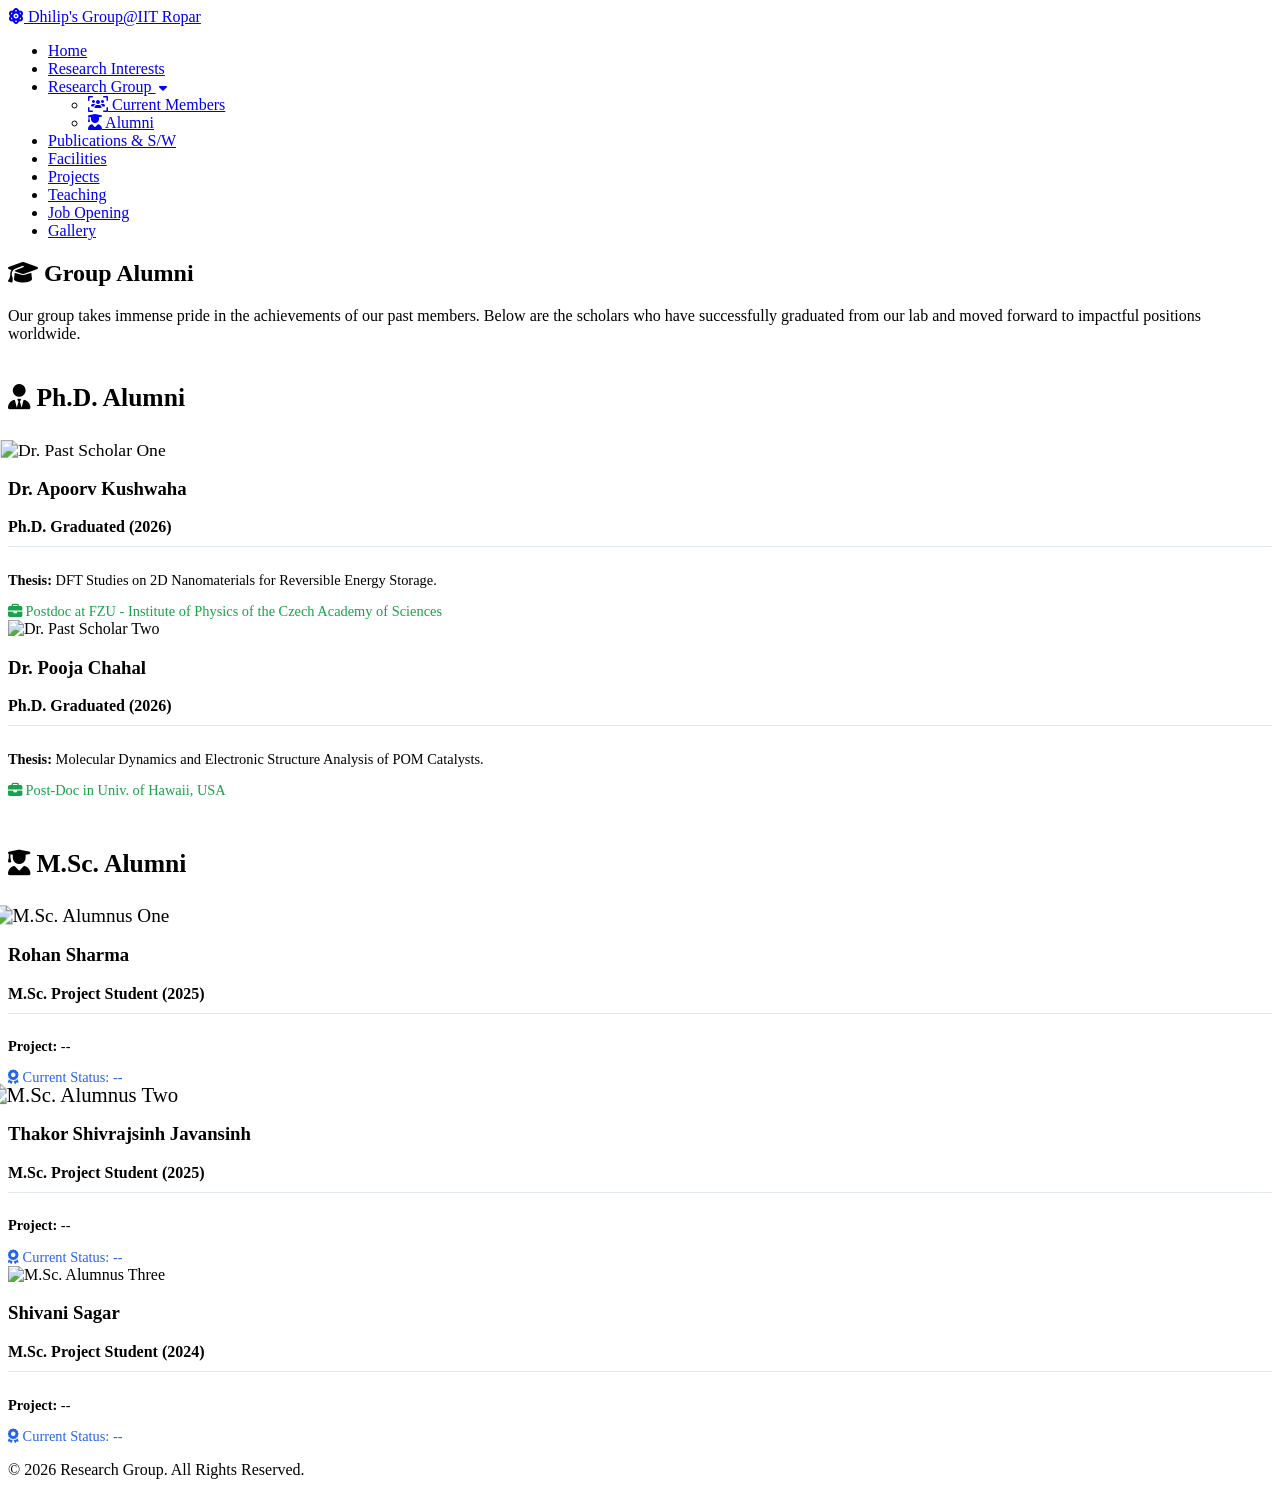
==== alumni.html @ a0b8f086 "Add files via upload" ====
<!DOCTYPE html>
<html lang="en">
  <head>
    <meta charset="UTF-8" />
    <title>Alumni - Research Group</title>
    <link rel="stylesheet" href="style.css" />
    <link
      rel="stylesheet"
      href="https://cdnjs.cloudflare.com/ajax/libs/font-awesome/6.4.0/css/all.min.css"
    />
  </head>
  <body>
    <header>
      <nav class="navbar">
        <a href="index.html" class="logo">
          <i class="fas fa-atom"></i> Dhilip's Group@IIT Ropar
        </a>
        <ul class="nav-links">
          <li><a href="index.html">Home</a></li>
          <li><a href="interests.html">Research Interests</a></li>
          <li>
            <a href="group.html" class="active-link"
              >Research Group
              <i
                class="fas fa-caret-down"
                style="font-size: 0.8rem; margin-left: 3px"
              ></i
            ></a>
            <ul class="dropdown-menu">
              <li>
                <a href="group.html"
                  ><i class="fas fa-users-viewfinder"></i> Current Members</a
                >
              </li>
              <li>
                <a href="alumni.html"
                  ><i class="fas fa-user-graduate"></i> Alumni</a
                >
              </li>
            </ul>
          </li>
          <li><a href="publications.html">Publications &amp; S/W</a></li>
          <li><a href="facilities.html">Facilities</a></li>
          <li><a href="projects.html">Projects</a></li>
          <li><a href="teaching.html">Teaching</a></li>
          <li><a href="jobs.html">Job Opening</a></li>
          <li><a href="gallery.html">Gallery</a></li>
        </ul>
      </nav>
    </header>

    <main>
      <h2><i class="fas fa-graduation-cap"></i> Group Alumni</h2>
      <p>
        Our group takes immense pride in the achievements of our past members.
        Below are the scholars who have successfully graduated from our lab and
        moved forward to impactful positions worldwide.
      </p>

      <!-- SECTION: Ph.D. Alumni -->
      <h3
        class="section-subtitle"
        style="
          color: var(--primary-color);
          font-size: 1.6rem;
          margin: 40px 0 20px 0;
          border-bottom: 2px solid var(--secondary-color);
          padding-bottom: 8px;
        "
      >
        <i class="fas fa-user-tie"></i> Ph.D. Alumni
      </h3>

      <div class="group-grid">
        <div class="member-card">
          <div class="member-photo">
            <img
              src="Apoorv.jpeg"
              alt="Dr. Past Scholar One"
              style="transform: scale(1.1); object-position: center 60%"
            />
          </div>
          <h3>Dr. Apoorv Kushwaha</h3>
          <p
            style="
              font-weight: 600;
              color: var(--secondary-color);
              margin-bottom: 8px;
            "
          >
            Ph.D. Graduated (2026)
          </p>
          <div
            style="
              font-size: 0.9rem;
              color: var(--text-dark);
              border-top: 1px solid #e2e8f0;
              padding-top: 10px;
              margin-top: 10px;
              text-align: left;
            "
          >
            <p style="margin-bottom: 4px">
              <strong>Thesis:</strong> DFT Studies on 2D Nanomaterials for
              Reversible Energy Storage.
            </p>
            <p style="margin-bottom: 0; color: #16a34a">
              <i class="fas fa-briefcase"></i> Postdoc at FZU - Institute of
              Physics of the Czech Academy of Sciences
            </p>
          </div>
        </div>

        <div class="member-card">
          <div class="member-photo">
            <img
              src="images/alumni/dr_alumni2.jpg"
              alt="Dr. Past Scholar Two"
            />
          </div>
          <h3>Dr. Pooja Chahal</h3>
          <p
            style="
              font-weight: 600;
              color: var(--secondary-color);
              margin-bottom: 8px;
            "
          >
            Ph.D. Graduated (2026)
          </p>
          <div
            style="
              font-size: 0.9rem;
              color: var(--text-dark);
              border-top: 1px solid #e2e8f0;
              padding-top: 10px;
              margin-top: 10px;
              text-align: left;
            "
          >
            <p style="margin-bottom: 4px">
              <strong>Thesis:</strong> Molecular Dynamics and Electronic
              Structure Analysis of POM Catalysts.
            </p>
            <p style="margin-bottom: 0; color: #16a34a">
              <i class="fas fa-briefcase"></i> Post-Doc in Univ. of Hawaii, USA
            </p>
          </div>
        </div>
      </div>

      <!-- SECTION: M.Sc. Alumni (FIXED HEADLINE & CONTAINER) -->
      <h3
        class="section-subtitle"
        style="
          color: var(--primary-color);
          font-size: 1.6rem;
          margin: 50px 0 20px 0;
          border-bottom: 2px solid var(--secondary-color);
          padding-bottom: 8px;
        "
      >
        <i class="fas fa-user-graduate"></i> M.Sc. Alumni
      </h3>

      <div class="group-grid">
        <!-- Card 1: Rohan Sharma -->
        <div class="member-card">
          <div class="member-photo">
            <!-- FIXED: Changed width back to 100% to stop distortion while maintaining object-fit: contain -->
            <img src="Rohan.png" alt="M.Sc. Alumnus One"
            style="transform:scale(1.2); object-position: center 50%;" " />
          </div>
          <h3>Rohan Sharma</h3>
          <p
            style="
              font-weight: 600;
              color: var(--secondary-color);
              margin-bottom: 8px;
            "
          >
            M.Sc. Project Student (2025)
          </p>
          <div
            style="
              font-size: 0.9rem;
              color: var(--text-dark);
              border-top: 1px solid #e2e8f0;
              padding-top: 10px;
              margin-top: 10px;
              text-align: left;
            "
          >
            <p style="margin-bottom: 4px"><strong>Project:</strong> --</p>
            <p style="margin-bottom: 0; color: #2563eb">
              <i class="fas fa-award"></i> Current Status: --
            </p>
          </div>
        </div>

        <!-- Card 2: Thakor Shivrajsinh -->
        <div class="member-card">
          <div class="member-photo">
            <img
              src="Shivraj.png"
              alt="M.Sc. Alumnus Two"
              style="transform: scale(1.3); object-position: center 150%"
            />
          </div>
          <h3>Thakor Shivrajsinh Javansinh</h3>
          <p
            style="
              font-weight: 600;
              color: var(--secondary-color);
              margin-bottom: 8px;
            "
          >
            M.Sc. Project Student (2025)
          </p>
          <div
            style="
              font-size: 0.9rem;
              color: var(--text-dark);
              border-top: 1px solid #e2e8f0;
              padding-top: 10px;
              margin-top: 10px;
              text-align: left;
            "
          >
            <p style="margin-bottom: 4px"><strong>Project:</strong> --</p>
            <p style="margin-bottom: 0; color: #2563eb">
              <i class="fas fa-award"></i> Current Status: --
            </p>
          </div>
        </div>

        <!-- Card 3: Shivani Sagar -->
        <div class="member-card">
          <div class="member-photo">
            <img
              src="images/alumni/msc_alumni2.jpg"
              alt="M.Sc. Alumnus Three"
            />
          </div>
          <h3>Shivani Sagar</h3>
          <p
            style="
              font-weight: 600;
              color: var(--secondary-color);
              margin-bottom: 8px;
            "
          >
            M.Sc. Project Student (2024)
          </p>
          <div
            style="
              font-size: 0.9rem;
              color: var(--text-dark);
              border-top: 1px solid #e2e8f0;
              padding-top: 10px;
              margin-top: 10px;
              text-align: left;
            "
          >
            <p style="margin-bottom: 4px"><strong>Project:</strong> --</p>
            <p style="margin-bottom: 0; color: #2563eb">
              <i class="fas fa-award"></i> Current Status: --
            </p>
          </div>
        </div>
      </div>
      <!-- Grid closure -->
    </main>

    <footer>
      <p>&copy; 2026 Research Group. All Rights Reserved.</p>
    </footer>
  </body>
</html>
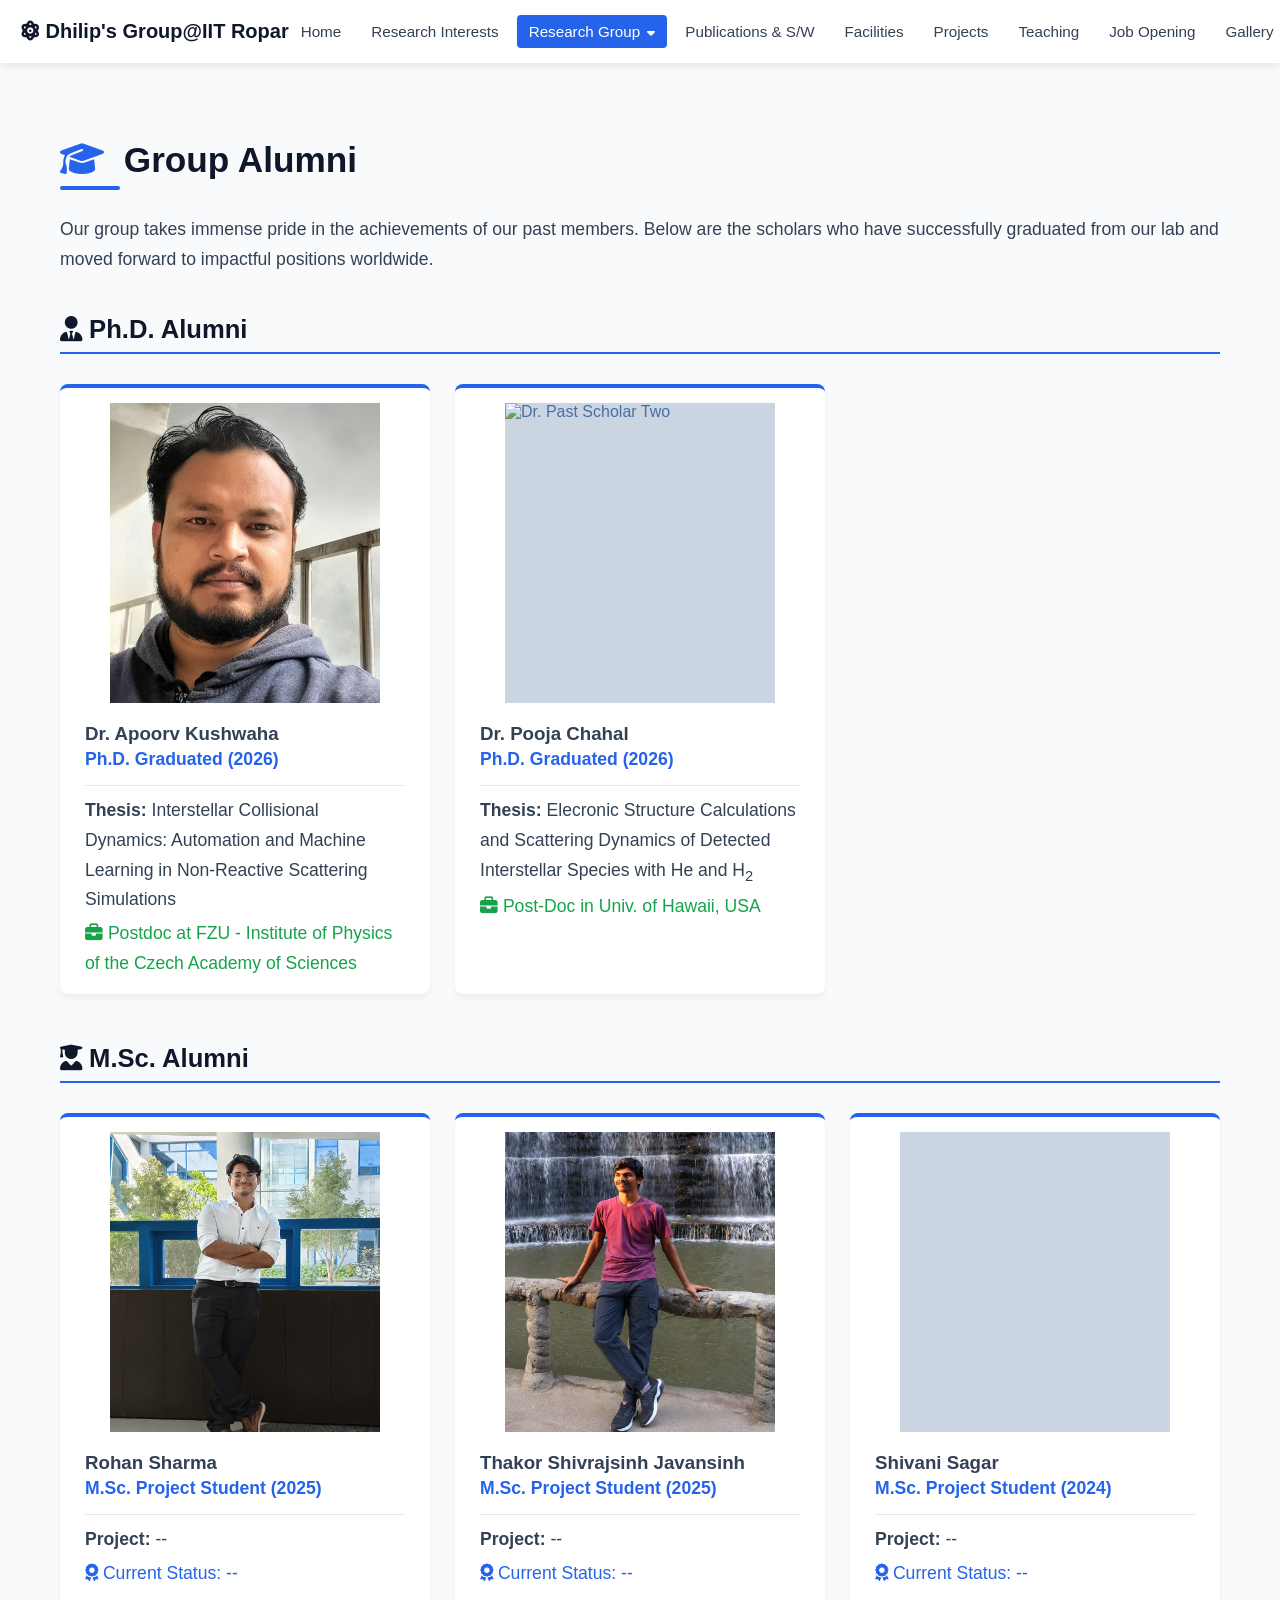
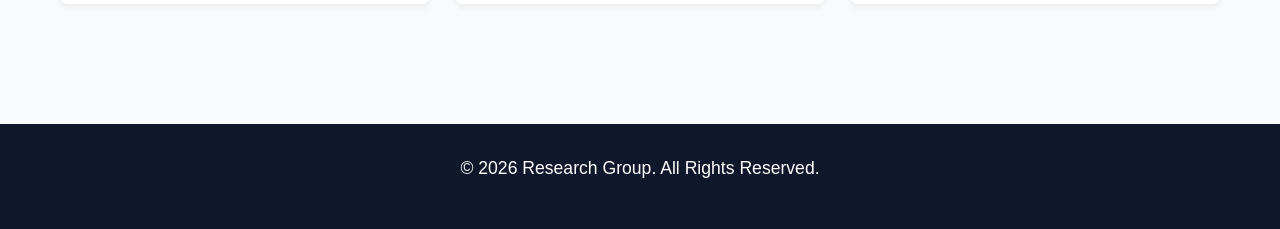
==== commit 01a56aaf: "alumni.html" ====
--- a/alumni.html
+++ b/alumni.html
@@ -101,8 +101,9 @@
             "
           >
             <p style="margin-bottom: 4px">
-              <strong>Thesis:</strong> DFT Studies on 2D Nanomaterials for
-              Reversible Energy Storage.
+              <strong>Thesis:</strong> Interstellar Collisional Dynamics:
+              Automation and Machine Learning in Non-Reactive Scattering
+              Simulations
             </p>
             <p style="margin-bottom: 0; color: #16a34a">
               <i class="fas fa-briefcase"></i> Postdoc at FZU - Institute of
@@ -114,8 +115,9 @@
         <div class="member-card">
           <div class="member-photo">
             <img
-              src="images/alumni/dr_alumni2.jpg"
+              src="Pooja.jpeg"
               alt="Dr. Past Scholar Two"
+              style="transform: scale(1); object-position: center 50%"
             />
           </div>
           <h3>Dr. Pooja Chahal</h3>
@@ -139,8 +141,9 @@
             "
           >
             <p style="margin-bottom: 4px">
-              <strong>Thesis:</strong> Molecular Dynamics and Electronic
-              Structure Analysis of POM Catalysts.
+              <strong>Thesis:</strong> Elecronic Structure Calculations and
+              Scattering Dynamics of Detected Interstellar Species with He and
+              H<sub>2</sub>
             </p>
             <p style="margin-bottom: 0; color: #16a34a">
               <i class="fas fa-briefcase"></i> Post-Doc in Univ. of Hawaii, USA
@@ -168,8 +171,11 @@
         <div class="member-card">
           <div class="member-photo">
             <!-- FIXED: Changed width back to 100% to stop distortion while maintaining object-fit: contain -->
-            <img src="Rohan.png" alt="M.Sc. Alumnus One"
-            style="transform:scale(1.2); object-position: center 50%;" " />
+            <img
+              src="Rohan.png"
+              alt="M.Sc. Alumnus One"
+              style="transform: scale(1.2); object-position: center 50%"
+            />
           </div>
           <h3>Rohan Sharma</h3>
           <p
--- a/style.css
+++ b/style.css
@@ -0,0 +1,368 @@
+/* Base Styling & Theme colors */
+:root {
+  --primary-color: #0f172a;
+  --secondary-color: #2563eb;
+  --text-dark: #334155;
+  --bg-light: #f8fafc;
+  --white: #ffffff;
+}
+
+* {
+  margin: 0;
+  padding: 0;
+  box-sizing: border-box;
+}
+
+html {
+  font-family: "Segoe UI", Tahoma, Geneva, Verdana, sans-serif;
+  color: var(--text-dark);
+  background-color: var(--bg-light);
+}
+
+/* Fixed Navigation Bar */
+header {
+  position: fixed;
+  top: 0;
+  left: 0;
+  width: 100%;
+  background-color: var(--white);
+  box-shadow: 0 2px 10px rgba(0, 0, 0, 0.1);
+  z-index: 1000;
+}
+
+/* Updated: EXPANDED MAX-WIDTH to give elements horizontal room */
+.navbar {
+  max-width: 1440px;
+  margin: 0 auto;
+  display: flex;
+  justify-content: space-between;
+  align-items: center;
+  padding: 15px 20px;
+}
+
+/* Updated: Added white-space and shrink safety properties */
+.logo {
+  font-size: 1.25rem;
+  font-weight: bold;
+  color: var(--primary-color);
+  text-decoration: none;
+  white-space: nowrap;
+  flex-shrink: 0;
+}
+
+/* Updated: Prevent link items from stacking rows */
+.nav-links {
+  display: flex;
+  list-style: none;
+  gap: 6px;
+  align-items: center;
+  flex-wrap: nowrap;
+}
+
+/* Updated: Flex protection */
+.nav-links li {
+  position: relative;
+  flex-shrink: 0;
+}
+
+/* Updated: Added block display and crucial white-space handling */
+.nav-links a {
+  text-decoration: none;
+  color: var(--text-dark);
+  font-weight: 500;
+  font-size: 0.95rem;
+  padding: 8px 12px;
+  border-radius: 4px;
+  transition: all 0.3s ease;
+  display: block;
+  white-space: nowrap;
+}
+
+.nav-links a:hover {
+  color: var(--secondary-color);
+  background-color: #eff6ff;
+}
+
+/* Highlight for the page the user is currently looking at */
+.nav-links a.active-link {
+  color: var(--white) !important;
+  background-color: var(--secondary-color);
+}
+
+/* Main Content Area */
+main {
+  padding: 140px 20px 80px 20px;
+  max-width: 1200px;
+  margin: 0 auto;
+  min-height: 80vh;
+}
+
+h2 {
+  font-size: 2.2rem;
+  color: var(--primary-color);
+  margin-bottom: 25px;
+  position: relative;
+  padding-bottom: 10px;
+}
+
+h2 i {
+  margin-right: 10px;
+  color: var(--secondary-color);
+}
+
+h2::after {
+  content: "";
+  position: absolute;
+  left: 0;
+  bottom: 0;
+  width: 60px;
+  height: 4px;
+  background-color: var(--secondary-color);
+  border-radius: 2px;
+}
+
+p {
+  font-size: 1.1rem;
+  line-height: 1.7;
+  margin-bottom: 15px;
+}
+
+/* Home Welcome Banner */
+.hero {
+  text-align: center;
+  background: linear-gradient(135deg, #0f172a 0%, #1e3a8a 100%);
+  color: var(--white);
+  padding: 80px 20px;
+  border-radius: 12px;
+  margin-top: 20px;
+}
+
+.hero h1 {
+  font-size: 3rem;
+  margin-bottom: 20px;
+}
+.hero p {
+  font-size: 1.3rem;
+  opacity: 0.9;
+}
+
+/* Grid Cards with Hover Effects */
+.interests-grid,
+.gallery-grid {
+  display: grid;
+  gap: 25px;
+  margin-top: 30px;
+}
+
+.interests-grid {
+  grid-template-columns: repeat(auto-fit, minmax(300px, 1fr));
+}
+
+/* Modified: Hardcoded to strictly present 3 columns on desktops */
+.group-grid {
+  display: grid;
+  grid-template-columns: repeat(3, 1fr);
+  gap: 25px;
+  margin-top: 30px;
+}
+
+.gallery-grid {
+  grid-template-columns: repeat(auto-fit, minmax(250px, 1fr));
+}
+
+.interest-card,
+.member-card {
+  background: var(--white);
+  padding: 15px 25px;
+  border-radius: 8px;
+  box-shadow: 0 4px 6px rgba(0, 0, 0, 0.05);
+  border-top: 4px solid var(--secondary-color);
+  transition: transform 0.3s ease, box-shadow 0.3s ease;
+}
+
+.interest-card:hover,
+.member-card:hover {
+  transform: translateY(-5px);
+  box-shadow: 0 12px 20px rgba(0, 0, 0, 0.12);
+}
+
+/* Modified: Container frame setup */
+.member-photo {
+  width: 270px;
+  height: 300px;
+  border-radius: 0%;
+  background-color: #cbd5e1; /* The background color that fills any empty space if your image is a different shape */
+  margin: 0 auto 20px auto;
+  display: flex;
+  align-items: center;
+  justify-content: center;
+  color: #476ea6;
+  overflow: hidden;
+}
+
+/* Updated: Fits the image perfectly into the box as-is */
+.member-photo img {
+  width: 100%;
+  height: 100%; /* Reset back to 100% so it doesn't stretch out of bounds */
+  object-fit: contain; /* MAGIC LINE: Fits the entire original photo inside the box without cropping anything out */
+  border-radius: 0%;
+}
+/* Lists */
+.item-list {
+  list-style-position: inside;
+  margin-left: 10px;
+}
+.item-list li {
+  font-size: 1.1rem;
+  line-height: 1.7;
+  margin-bottom: 15px;
+}
+
+/* Boxes and Badges */
+.software-box {
+  margin-top: 30px;
+  background: #eff6ff;
+  padding: 20px;
+  border-left: 5px solid var(--secondary-color);
+  border-radius: 4px;
+}
+
+.jobs-container {
+  background: #fff7ed;
+  border: 1px solid #ffedd5;
+  padding: 25px;
+  border-radius: 8px;
+  border-left: 5px solid #ea580c;
+}
+
+.job-badge {
+  display: inline-block;
+  background: #ea580c;
+  color: var(--white);
+  padding: 4px 10px;
+  border-radius: 4px;
+  font-size: 0.85rem;
+  font-weight: bold;
+  margin-bottom: 10px;
+}
+
+.gallery-item {
+  aspect-ratio: 4 / 3;
+  background-color: #e2e8f0;
+  border-radius: 6px;
+  display: flex;
+  align-items: center;
+  justify-content: center;
+  color: #94a3b8;
+  border: 1px solid #cbd5e1;
+}
+
+footer {
+  background-color: var(--primary-color);
+  color: var(--white);
+  text-align: center;
+  padding: 30px 20px;
+  font-size: 0.95rem;
+  margin-top: 40px;
+}
+
+/* Updated: Adjusted viewpoint behavior threshold */
+@media (max-width: 1100px) {
+  .navbar {
+    flex-direction: column;
+    gap: 15px;
+  }
+  .nav-links {
+    flex-wrap: wrap;
+    justify-content: center;
+    gap: 8px;
+  }
+}
+
+/* Added: Responsive breakpoint to make sure 3 columns drop down cleanly on small viewports */
+@media (max-width: 768px) {
+  .group-grid {
+    grid-template-columns: 1fr;
+  }
+}
+
+/* Dropdown Navigation Menu Configuration */
+.dropdown-menu {
+  display: none;
+  position: absolute;
+  top: 100%;
+  left: 0;
+  background-color: var(--white);
+  box-shadow: 0 6px 15px rgba(0, 0, 0, 0.1);
+  border-radius: 6px;
+  list-style: none;
+  padding: 8px 0;
+  min-width: 180px;
+  z-index: 2000;
+  border: 1px solid #e2e8f0;
+}
+
+.dropdown-menu li {
+  width: 100%;
+}
+
+.dropdown-menu a {
+  display: block;
+  padding: 10px 16px;
+  color: var(--text-dark) !important;
+  background-color: transparent !important;
+  font-size: 0.9rem;
+  font-weight: 500;
+  text-align: left;
+  white-space: nowrap;
+  transition: background-color 0.2s ease, color 0.2s ease;
+}
+
+/* Hover style for options inside the dropdown */
+.dropdown-menu a:hover {
+  background-color: #eff6ff !important;
+  color: var(--secondary-color) !important;
+}
+
+/* Crucial Trick: Displays the dropdown menu when hovering over the parent list item */
+.nav-links li:hover .dropdown-menu {
+  display: block;
+}
+
+/* Styling for Clickable Card Titles */
+.interest-title-link {
+  color: inherit;
+  text-decoration: none;
+  transition: color 0.2s ease;
+}
+
+.interest-title-link:hover {
+  color: #1f668a;
+  text-decoration: underline;
+}
+
+/* Modified: Container frame setup remains secure */
+.member-photo {
+  width: 270px;
+  height: 300px;
+  border-radius: 0%;
+  background-color: #cbd5e1;
+  margin: 0 auto 20px auto;
+  display: flex;
+  align-items: center;
+  justify-content: center;
+  color: #476ea6;
+  overflow: hidden; /* Crucial: ensures the zoomed image stays bounded inside the box */
+}
+
+/* Updated: Zooms and pans the image to fill the frame completely with the wall background */
+.member-photo img {
+  width: 100%;
+  height: 100%;
+  object-fit: cover; /* Magic Line 1: Forces the wall/background to stretch completely to the left and right edges */
+  transform: scale(
+    1.35
+  ); /* Magic Line 2: Zooms in closely to convert a full-body portrait into a clean headshot */
+  object-position: center 12%; /* Magic Line 3: Pans the camera focus upwards so the face is perfectly centered */
+  border-radius: 0%;
+}
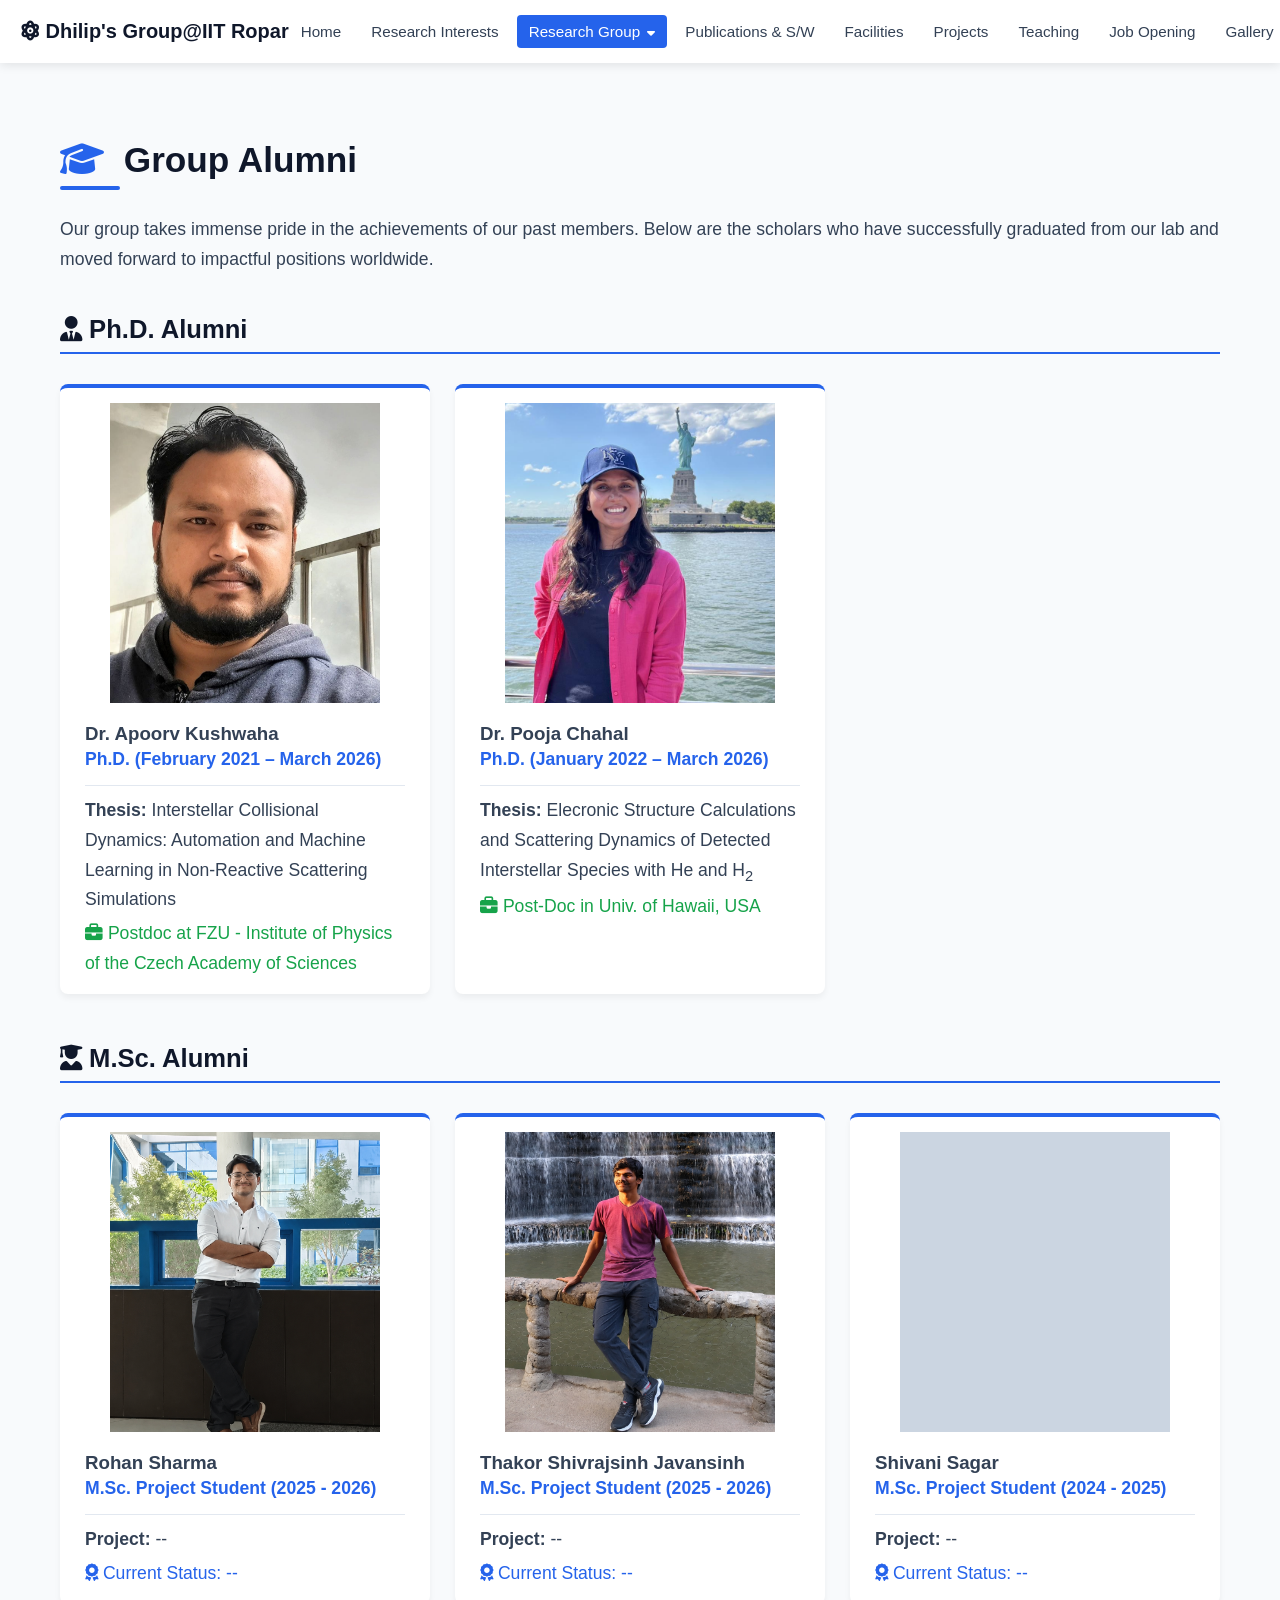
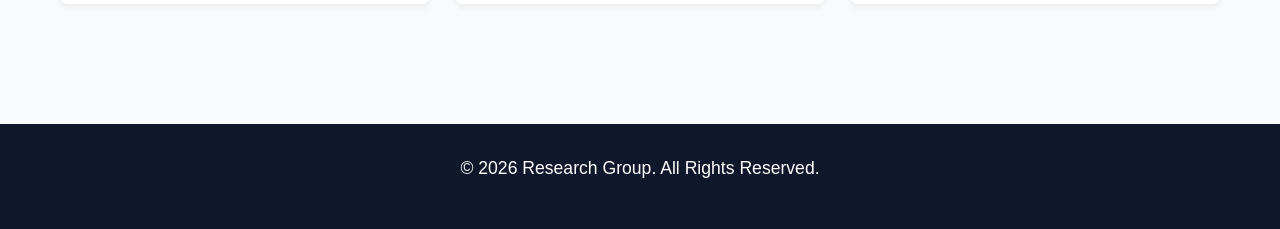
==== commit 43cfea85: "alumni.html" ====
--- a/alumni.html
+++ b/alumni.html
@@ -88,7 +88,7 @@
               margin-bottom: 8px;
             "
           >
-            Ph.D. Graduated (2026)
+            Ph.D. (February 2021 – March 2026)
           </p>
           <div
             style="
@@ -128,7 +128,7 @@
               margin-bottom: 8px;
             "
           >
-            Ph.D. Graduated (2026)
+            Ph.D. (January 2022 – March 2026)
           </p>
           <div
             style="
@@ -185,7 +185,7 @@
               margin-bottom: 8px;
             "
           >
-            M.Sc. Project Student (2025)
+            M.Sc. Project Student (2025 - 2026)
           </p>
           <div
             style="
@@ -221,7 +221,7 @@
               margin-bottom: 8px;
             "
           >
-            M.Sc. Project Student (2025)
+            M.Sc. Project Student (2025 - 2026)
           </p>
           <div
             style="
@@ -256,7 +256,7 @@
               margin-bottom: 8px;
             "
           >
-            M.Sc. Project Student (2024)
+            M.Sc. Project Student (2024 - 2025)
           </p>
           <div
             style="
